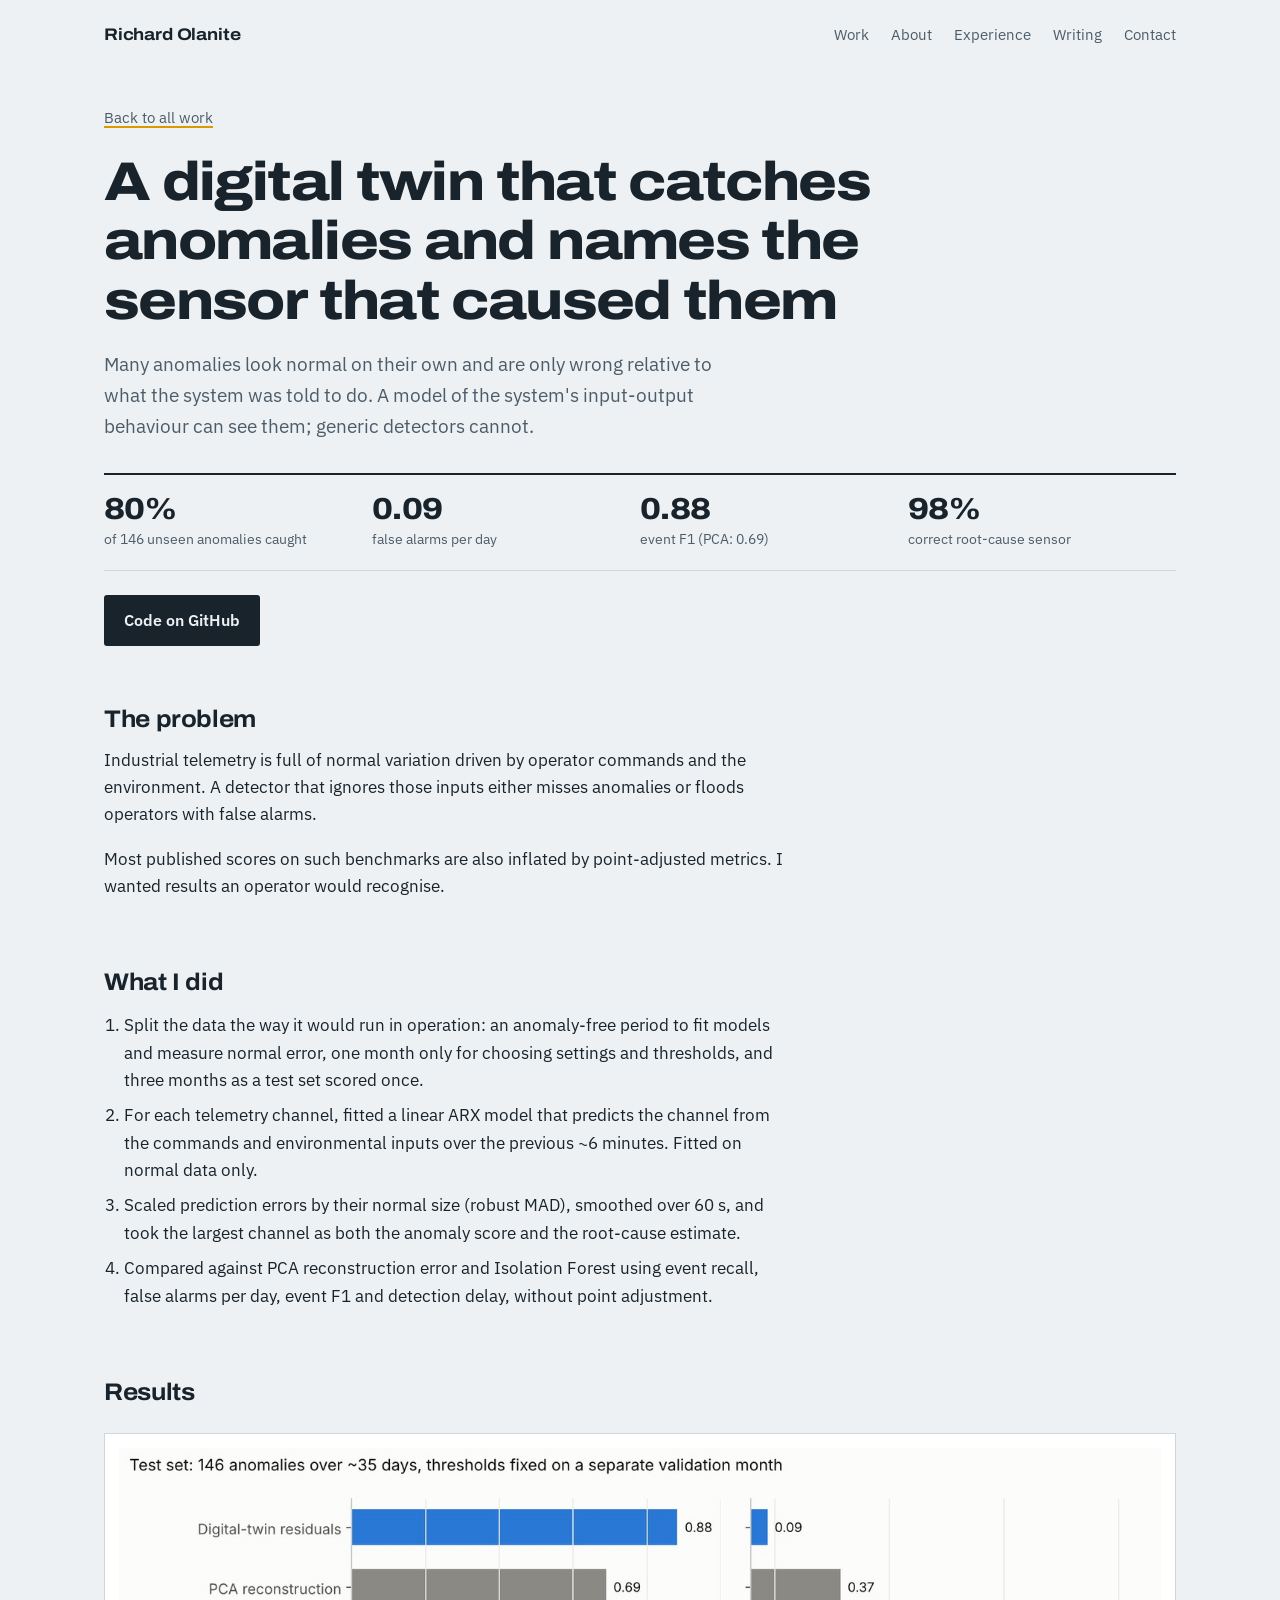
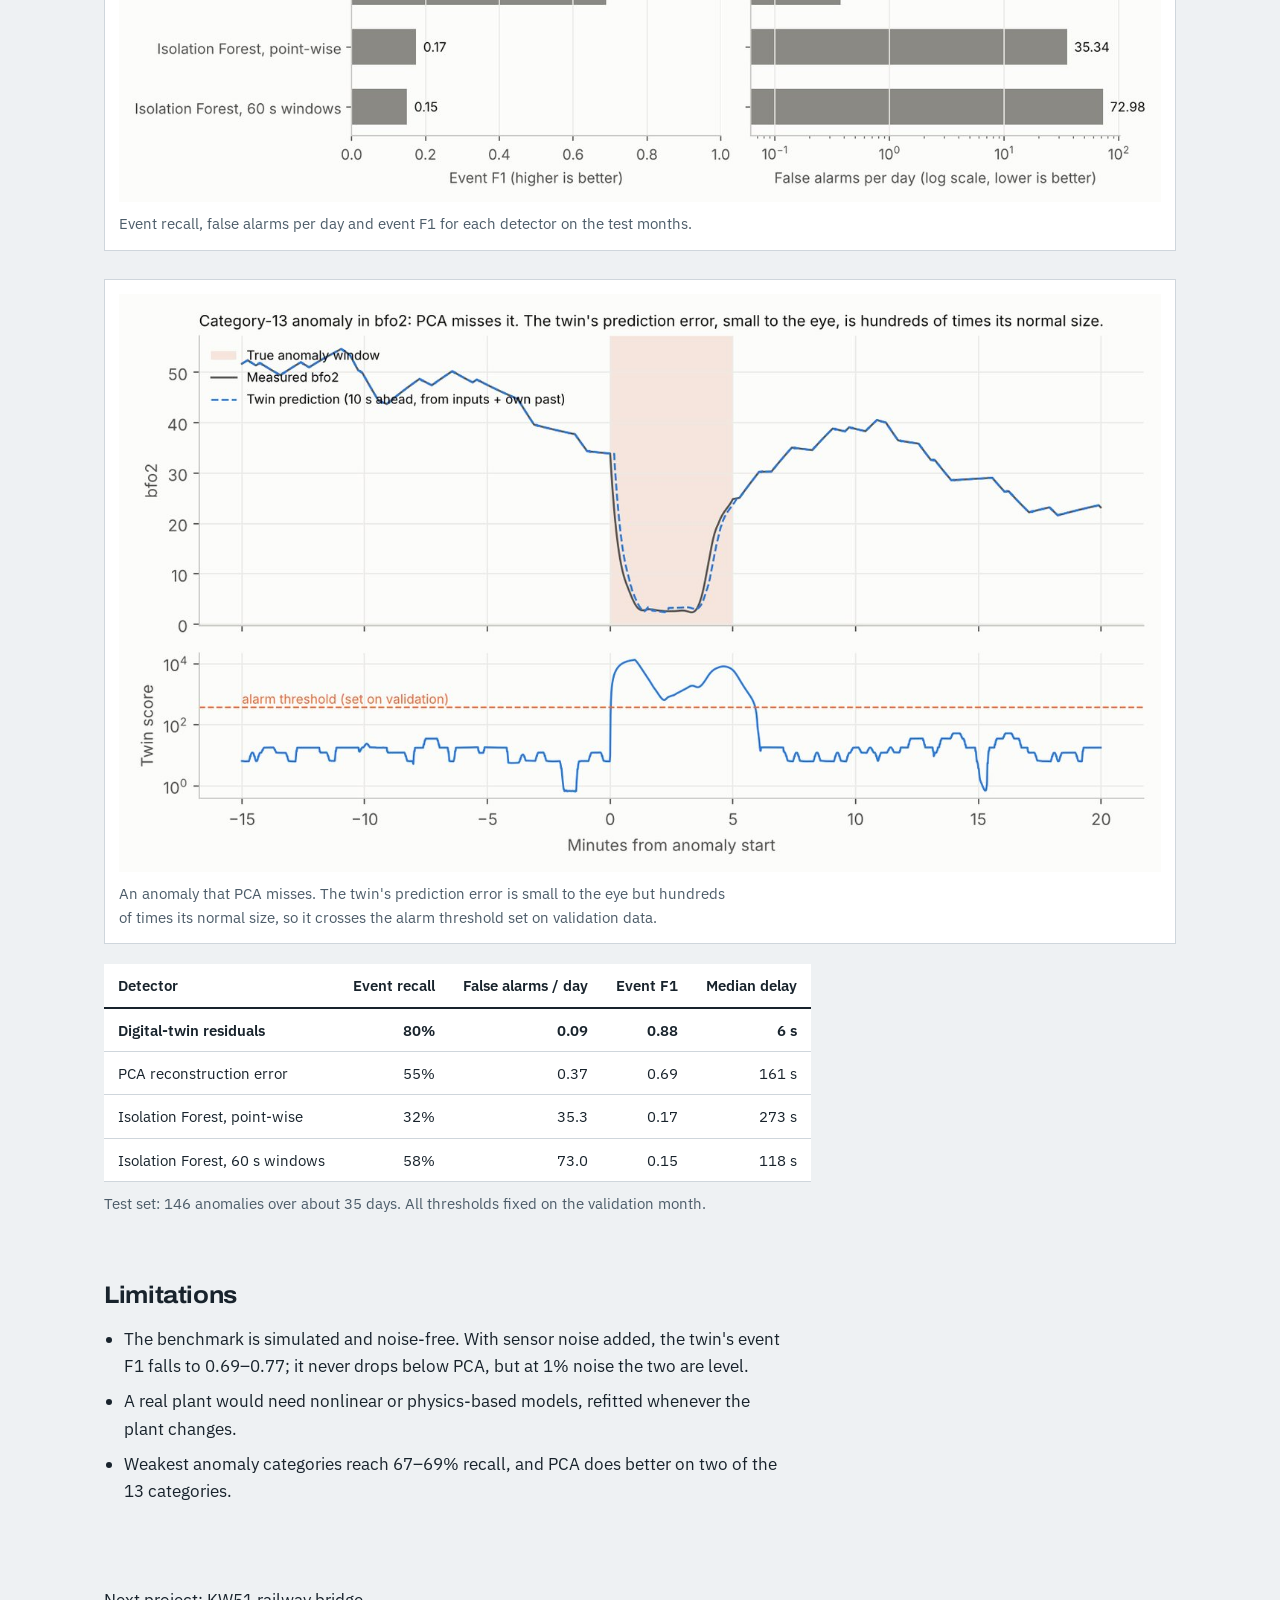
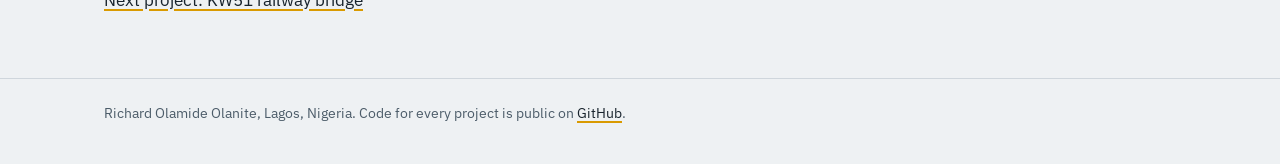
==== projects/anomaly-twin.html @ 8b5c4968 "Portfolio site: home page and five project case studies" ====
<!doctype html>
<html lang="en">
<head>
<meta charset="utf-8">
<meta name="viewport" content="width=device-width, initial-scale=1">
<title>Anomaly detection twin | Richard Olanite</title>
<meta name="description" content="A residual-based digital twin on a 5-million-point sensor benchmark, evaluated the way an operator experiences alarms: events caught, false alarms per day, delay.">
<meta property="og:title" content="Anomaly detection twin | Richard Olanite">
<meta property="og:description" content="A residual-based digital twin on a 5-million-point sensor benchmark, evaluated the way an operator experiences alarms: events caught, false alarms per day, delay.">
<link rel="preconnect" href="https://fonts.googleapis.com">
<link rel="preconnect" href="https://fonts.gstatic.com" crossorigin>
<link href="https://fonts.googleapis.com/css2?family=Archivo:wdth,wght@100..125,600..800&family=IBM+Plex+Sans:wght@400;600&display=swap" rel="stylesheet">
<link rel="stylesheet" href="../css/style.css">
<link rel="icon" href="data:image/svg+xml,%3Csvg xmlns='http://www.w3.org/2000/svg' viewBox='0 0 32 32'%3E%3Cpath d='M4 6v20M4 16 C12 16 20 14 28 8' stroke='%2318232c' stroke-width='3' fill='none' stroke-linecap='round'/%3E%3C/svg%3E">
</head>
<body>
<header class="site-head"><div class="wrap">
  <a class="wordmark" href="../index.html">Richard Olanite</a>
  <nav class="site-nav" aria-label="Main">
    <a href="../index.html#work">Work</a>
    <a href="../index.html#about">About</a>
    <a href="../index.html#experience">Experience</a>
    <a href="../index.html#writing">Writing</a>
    <a href="../index.html#contact">Contact</a>
  </nav>
</div></header>
<main class="case"><div class="wrap">
<div class="case-head">
  <a class="back" href="../index.html#work">Back to all work</a>
  <h1>A digital twin that catches anomalies and names the sensor that caused them</h1>
  <p class="lede">Many anomalies look normal on their own and are only wrong relative to what the system was told to do. A model of the system&#x27;s input-output behaviour can see them; generic detectors cannot.</p>
  <div class="facts"><div><strong>80%</strong><span>of 146 unseen anomalies caught</span></div><div><strong>0.09</strong><span>false alarms per day</span></div><div><strong>0.88</strong><span>event F1 (PCA: 0.69)</span></div><div><strong>98%</strong><span>correct root-cause sensor</span></div></div>
  <div class="links"><a class="btn primary" href="https://github.com/thatboypage/cats-digital-twin-anomaly-detection">Code on GitHub</a></div>
</div>
<section class="prose"><h2>The problem</h2><p>Industrial telemetry is full of normal variation driven by operator commands and the environment. A detector that ignores those inputs either misses anomalies or floods operators with false alarms.</p><p>Most published scores on such benchmarks are also inflated by point-adjusted metrics. I wanted results an operator would recognise.</p></section>
<section><h2>What I did</h2><ol><li>Split the data the way it would run in operation: an anomaly-free period to fit models and measure normal error, one month only for choosing settings and thresholds, and three months as a test set scored once.</li><li>For each telemetry channel, fitted a linear ARX model that predicts the channel from the commands and environmental inputs over the previous ~6 minutes. Fitted on normal data only.</li><li>Scaled prediction errors by their normal size (robust MAD), smoothed over 60 s, and took the largest channel as both the anomaly score and the root-cause estimate.</li><li>Compared against PCA reconstruction error and Isolation Forest using event recall, false alarms per day, event F1 and detection delay, without point adjustment.</li></ol></section>
<section><h2>Results</h2><figure class="plot"><img src="../assets/fig/cats-comparison.jpg" alt="Event recall, false alarms per day and event F1 for each detector on the test months." loading="lazy"><figcaption>Event recall, false alarms per day and event F1 for each detector on the test months.</figcaption></figure><figure class="plot"><img src="../assets/fig/cats-example.jpg" alt="An anomaly that PCA misses. The twin&#x27;s prediction error is small to the eye but hundreds of times its normal size, so it crosses the alarm threshold set on validation data." loading="lazy"><figcaption>An anomaly that PCA misses. The twin&#x27;s prediction error is small to the eye but hundreds of times its normal size, so it crosses the alarm threshold set on validation data.</figcaption></figure><div class="table-scroll"><table><thead><tr><th scope="col">Detector</th><th class="num" scope="col">Event recall</th><th class="num" scope="col">False alarms / day</th><th class="num" scope="col">Event F1</th><th class="num" scope="col">Median delay</th></tr></thead><tbody><tr class="best"><td>Digital-twin residuals</td><td class="num">80%</td><td class="num">0.09</td><td class="num">0.88</td><td class="num">6 s</td></tr><tr><td>PCA reconstruction error</td><td class="num">55%</td><td class="num">0.37</td><td class="num">0.69</td><td class="num">161 s</td></tr><tr><td>Isolation Forest, point-wise</td><td class="num">32%</td><td class="num">35.3</td><td class="num">0.17</td><td class="num">273 s</td></tr><tr><td>Isolation Forest, 60 s windows</td><td class="num">58%</td><td class="num">73.0</td><td class="num">0.15</td><td class="num">118 s</td></tr></tbody></table></div><p class="prose" style="color:var(--ink-2);font-size:.92rem;margin-top:10px">Test set: 146 anomalies over about 35 days. All thresholds fixed on the validation month.</p></section>
<section><h2>Limitations</h2><ul><li>The benchmark is simulated and noise-free. With sensor noise added, the twin&#x27;s event F1 falls to 0.69–0.77; it never drops below PCA, but at 1% noise the two are level.</li><li>A real plant would need nonlinear or physics-based models, refitted whenever the plant changes.</li><li>Weakest anomaly categories reach 67–69% recall, and PCA does better on two of the 13 categories.</li></ul></section>
<div class="next"><a href="kw51-bridge.html">Next project: KW51 railway bridge</a></div>
</div></main>
<footer class="site-foot"><div class="wrap">
  Richard Olamide Olanite, Lagos, Nigeria. Code for every project is public on <a href="https://github.com/thatboypage">GitHub</a>.
</div></footer>

</body>
</html>
---- css/style.css ----
/* Richard Olanite — portfolio
   Palette: steel paper, slate ink, signal amber (used only for the vibrating beam and focus). */
:root {
  --paper: #eef1f3;
  --sheet: #ffffff;
  --ink: #18232c;
  --ink-2: #4c5c69;
  --rule: #cfd6dc;
  --amber: #d99a00;
  --amber-ink: #8a5f00;
  --display: "Archivo", "Helvetica Neue", Arial, sans-serif;
  --body: "IBM Plex Sans", "Helvetica Neue", Arial, sans-serif;
  --measure: 68ch;
  --wide: 1120px;
}

* { box-sizing: border-box; }
html { -webkit-text-size-adjust: 100%; }
body {
  margin: 0;
  background: var(--paper);
  color: var(--ink);
  font: 400 1.0625rem/1.6 var(--body);
}
img { max-width: 100%; height: auto; display: block; }
a { color: var(--ink); text-decoration-color: var(--amber); text-decoration-thickness: 2px; text-underline-offset: 3px; }
a:hover { color: var(--amber-ink); }
:focus-visible { outline: 3px solid var(--amber); outline-offset: 3px; border-radius: 2px; }

.wrap { max-width: var(--wide); margin: 0 auto; padding: 0 24px; }
.prose { max-width: var(--measure); }

/* Header */
.site-head { padding: 22px 0; }
.site-head .wrap { display: flex; justify-content: space-between; align-items: baseline; gap: 16px; flex-wrap: wrap; }
.wordmark { font: 700 1.05rem/1 var(--display); font-stretch: 112%; text-decoration: none; letter-spacing: -0.01em; }
.site-nav { display: flex; gap: 22px; flex-wrap: wrap; }
.site-nav a { text-decoration: none; color: var(--ink-2); font-size: 0.95rem; }
.site-nav a:hover { color: var(--ink); }

/* Type scale (1.25) */
h1, h2, h3 { font-family: var(--display); line-height: 1.1; letter-spacing: -0.015em; margin: 0; }
h1 { font-size: clamp(2.6rem, 6.4vw, 4.9rem); font-weight: 800; font-stretch: 115%; letter-spacing: -0.03em; }
h2 { font-size: clamp(1.6rem, 3vw, 2.15rem); font-weight: 700; font-stretch: 108%; margin-bottom: 0.6em; }
h3 { font-size: 1.3rem; font-weight: 700; }
p { margin: 0 0 1em; }

/* Hero */
.hero { padding-top: 48px; padding-bottom: 24px; }
.hero h1 { max-width: 14ch; }
.hero .lede { font-size: clamp(1.15rem, 1.8vw, 1.35rem); color: var(--ink-2); max-width: 46ch; margin-top: 22px; }
.hero .actions { display: flex; gap: 12px; flex-wrap: wrap; margin-top: 26px; }
.btn { display: inline-block; padding: 11px 18px; border: 2px solid var(--ink); text-decoration: none; font-weight: 600; font-size: 0.97rem; border-radius: 3px; }
.btn.primary { background: var(--ink); color: var(--paper); }
.btn.primary:hover { background: #2a3a47; color: var(--paper); }
.btn:hover { color: var(--ink); background: var(--sheet); }

/* The beam: the one memorable element */
.beam-figure { margin: 36px 0 0; }
.beam-figure svg { width: 100%; height: auto; display: block; overflow: visible; }
.beam-figure .wall { fill: none; stroke: var(--ink); stroke-width: 2; }
.beam-figure .rest { stroke: var(--rule); stroke-width: 2; stroke-dasharray: 6 6; }
.beam-figure .shape { fill: none; stroke: var(--amber); stroke-width: 6; stroke-linecap: round; }
.beam-figure .sensor { fill: var(--sheet); stroke: var(--ink); stroke-width: 2; }
.beam-caption { display: flex; flex-wrap: wrap; align-items: center; gap: 10px 18px; margin-top: 10px; color: var(--ink-2); font-size: 0.93rem; }
.mode-picker { display: inline-flex; border: 1px solid var(--rule); border-radius: 3px; overflow: hidden; }
.mode-picker button { font: inherit; font-size: 0.9rem; border: 0; background: transparent; color: var(--ink-2); padding: 6px 12px; cursor: pointer; }
.mode-picker button + button { border-left: 1px solid var(--rule); }
.mode-picker button[aria-pressed="true"] { background: var(--ink); color: var(--paper); }

/* Sections */
section { padding: 72px 0 0; }
.section-intro { color: var(--ink-2); max-width: 60ch; margin-bottom: 28px; }

/* Project index: rows, not cards */
.work { list-style: none; margin: 0; padding: 0; border-top: 2px solid var(--ink); }
.work li { border-bottom: 1px solid var(--rule); }
.work a.row { display: grid; grid-template-columns: 220px 1fr 190px; gap: 28px; padding: 26px 0; text-decoration: none; align-items: start; }
.work a.row:hover h3 { text-decoration: underline; text-decoration-color: var(--amber); text-decoration-thickness: 2px; text-underline-offset: 4px; }
.work .thumb { background: var(--sheet); border: 1px solid var(--rule); aspect-ratio: 16 / 10; overflow: hidden; }
.work .thumb img { width: 100%; height: 100%; object-fit: cover; object-position: top left; }
.work p { color: var(--ink-2); margin: 8px 0 0; max-width: 56ch; }
.work .stack { font-size: 0.88rem; color: var(--ink-2); margin-top: 10px; }
.result { text-align: right; }
.result strong { display: block; font: 800 2.3rem/1 var(--display); font-stretch: 112%; letter-spacing: -0.02em; }
.result span { font-size: 0.88rem; color: var(--ink-2); }

/* About */
.about-grid { display: grid; grid-template-columns: 1fr; gap: 48px; align-items: start; }
.about-grid .photo { display: none; }
.about-grid.has-photo { grid-template-columns: 1fr 300px; }
.about-grid.has-photo .photo { display: block; }
.about-grid img { border: 1px solid var(--rule); background: var(--sheet); }
.skills { display: grid; grid-template-columns: repeat(auto-fit, minmax(220px, 1fr)); gap: 20px 32px; margin-top: 24px; }
.skills h3 { font-size: 1rem; margin-bottom: 6px; }
.skills p { color: var(--ink-2); font-size: 0.97rem; margin: 0; }

/* Experience: a real timeline */
.timeline { list-style: none; margin: 0; padding: 0; border-left: 2px solid var(--ink); }
.timeline li { position: relative; padding: 0 0 30px 26px; max-width: 70ch; }
.timeline li::before { content: ""; position: absolute; left: -7px; top: 7px; width: 12px; height: 12px; background: var(--paper); border: 2px solid var(--ink); border-radius: 50%; }
.timeline li.now::before { background: var(--amber); border-color: var(--amber); }
.timeline .when { color: var(--ink-2); font-size: 0.93rem; }
.timeline h3 { font-size: 1.12rem; margin: 2px 0 6px; }
.timeline p { color: var(--ink-2); margin: 0; }

/* Writing */
.posts { list-style: none; padding: 0; margin: 0; max-width: 70ch; }
.posts li { padding: 16px 0; border-bottom: 1px solid var(--rule); }
.posts li:first-child { border-top: 1px solid var(--rule); }
.posts p { color: var(--ink-2); margin: 4px 0 0; }

/* Contact + footer */
.contact { padding-bottom: 72px; }
.contact .big { font: 700 clamp(1.4rem, 3.2vw, 2.1rem)/1.2 var(--display); font-stretch: 108%; word-break: break-word; }
.site-foot { border-top: 1px solid var(--rule); padding: 22px 0 40px; color: var(--ink-2); font-size: 0.9rem; }

/* Case-study pages */
.case-head { padding: 36px 0 8px; }
.case-head h1 { font-size: clamp(2rem, 4.6vw, 3.4rem); max-width: 20ch; }
.case-head .lede { font-size: 1.2rem; color: var(--ink-2); max-width: 58ch; margin-top: 18px; }
.back { display: inline-block; margin-bottom: 22px; color: var(--ink-2); font-size: 0.95rem; }
.facts { display: grid; grid-template-columns: repeat(auto-fit, minmax(190px, 1fr)); gap: 0; border-top: 2px solid var(--ink); border-bottom: 1px solid var(--rule); margin: 32px 0 0; }
.facts div { padding: 18px 20px 18px 0; }
.facts strong { display: block; font: 800 1.9rem/1.05 var(--display); font-stretch: 110%; letter-spacing: -0.02em; }
.facts span { font-size: 0.9rem; color: var(--ink-2); }
.case section { padding-top: 52px; }
.case section h2 { font-size: 1.5rem; }
.case ol, .case ul { padding-left: 1.2em; max-width: var(--measure); }
.case li { margin-bottom: 0.5em; }
figure.plot { margin: 28px 0 0; background: var(--sheet); border: 1px solid var(--rule); padding: 14px; }
figure.plot figcaption { font-size: 0.92rem; color: var(--ink-2); margin-top: 10px; max-width: var(--measure); }
figure.plot.narrow { max-width: 620px; }
.table-scroll { overflow-x: auto; margin-top: 20px; }
table { border-collapse: collapse; font-size: 0.95rem; min-width: 560px; background: var(--sheet); }
th, td { text-align: left; padding: 9px 14px; border-bottom: 1px solid var(--rule); vertical-align: top; }
thead th { border-bottom: 2px solid var(--ink); font-weight: 600; }
td.num, th.num { text-align: right; font-variant-numeric: tabular-nums; }
tr.best td { font-weight: 600; }
.links { display: flex; gap: 12px; flex-wrap: wrap; margin-top: 24px; }
.next { padding: 64px 0; }

@media (max-width: 860px) {
  .work a.row { grid-template-columns: 1fr; gap: 14px; }
  .result { text-align: left; }
  .about-grid.has-photo { grid-template-columns: 1fr; }
  .about-grid img { max-width: 260px; }
}
@media (prefers-reduced-motion: reduce) {
  * { scroll-behavior: auto !important; }
}
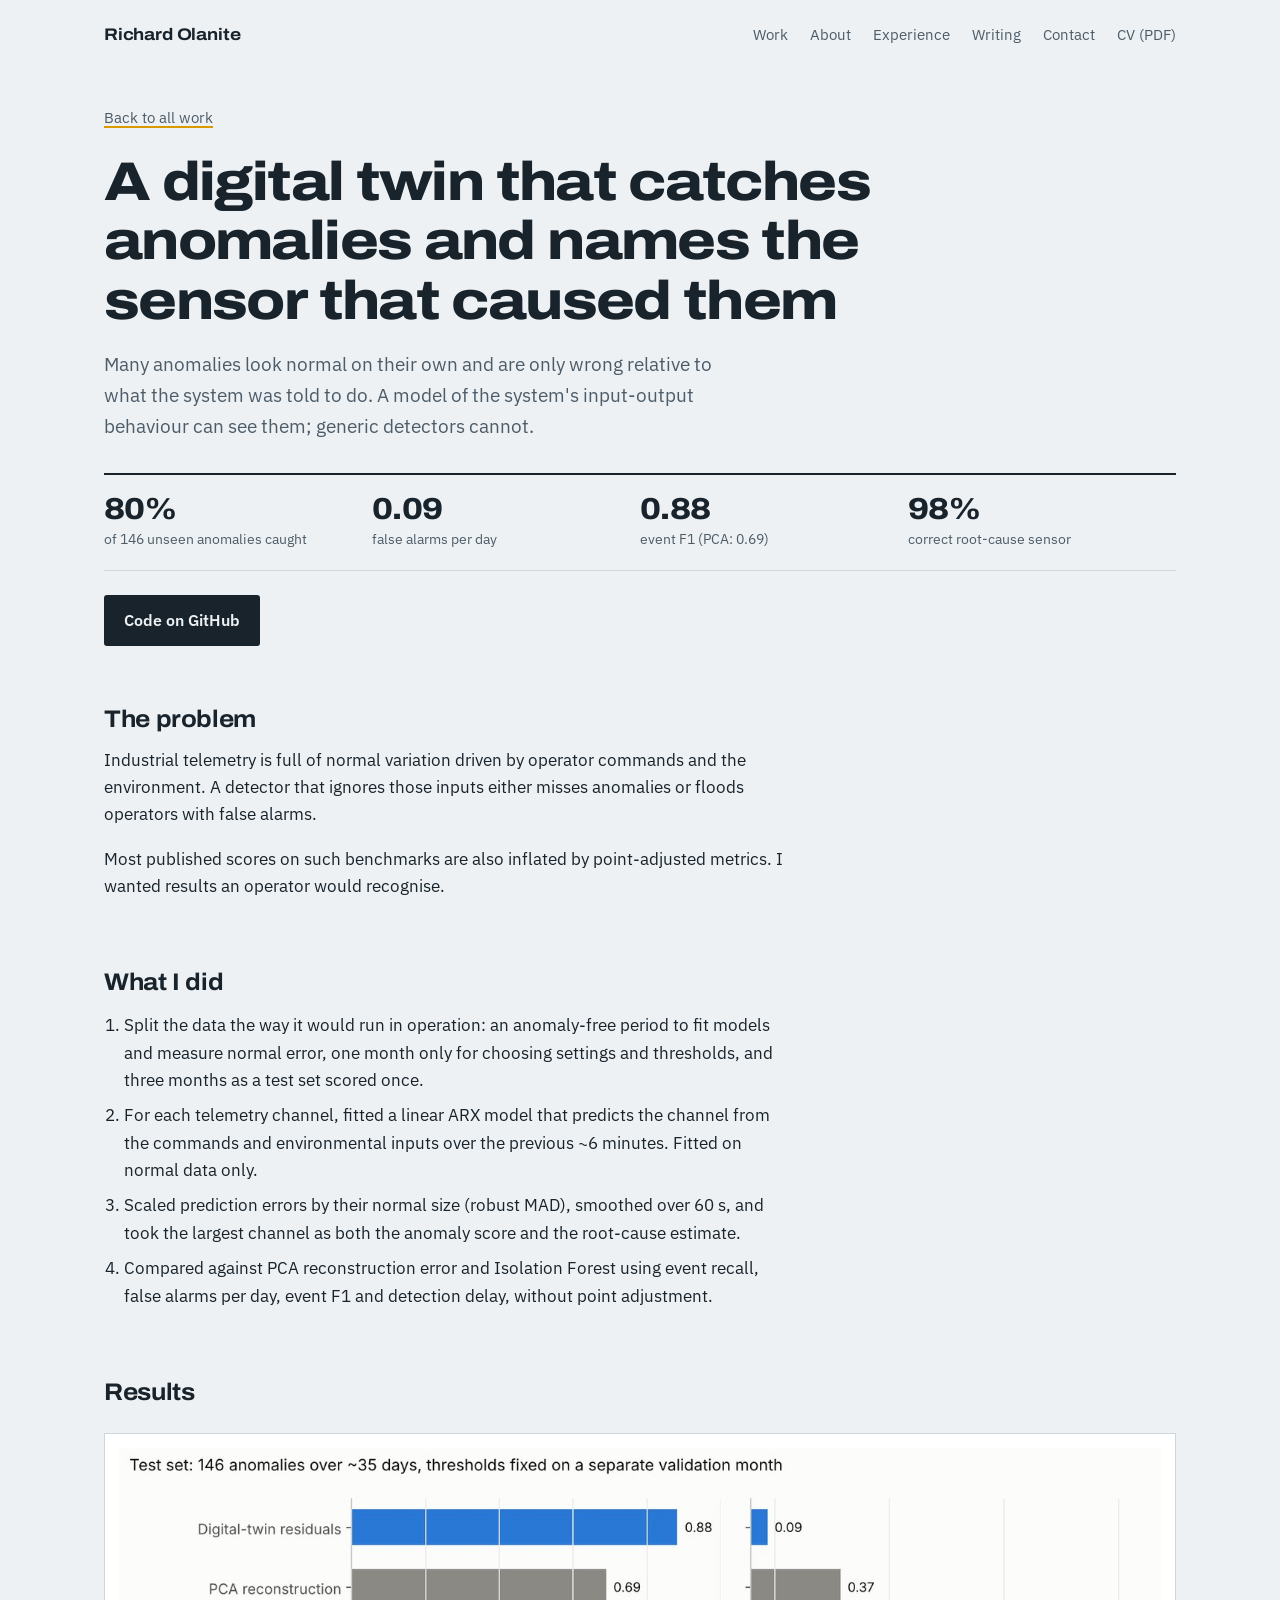
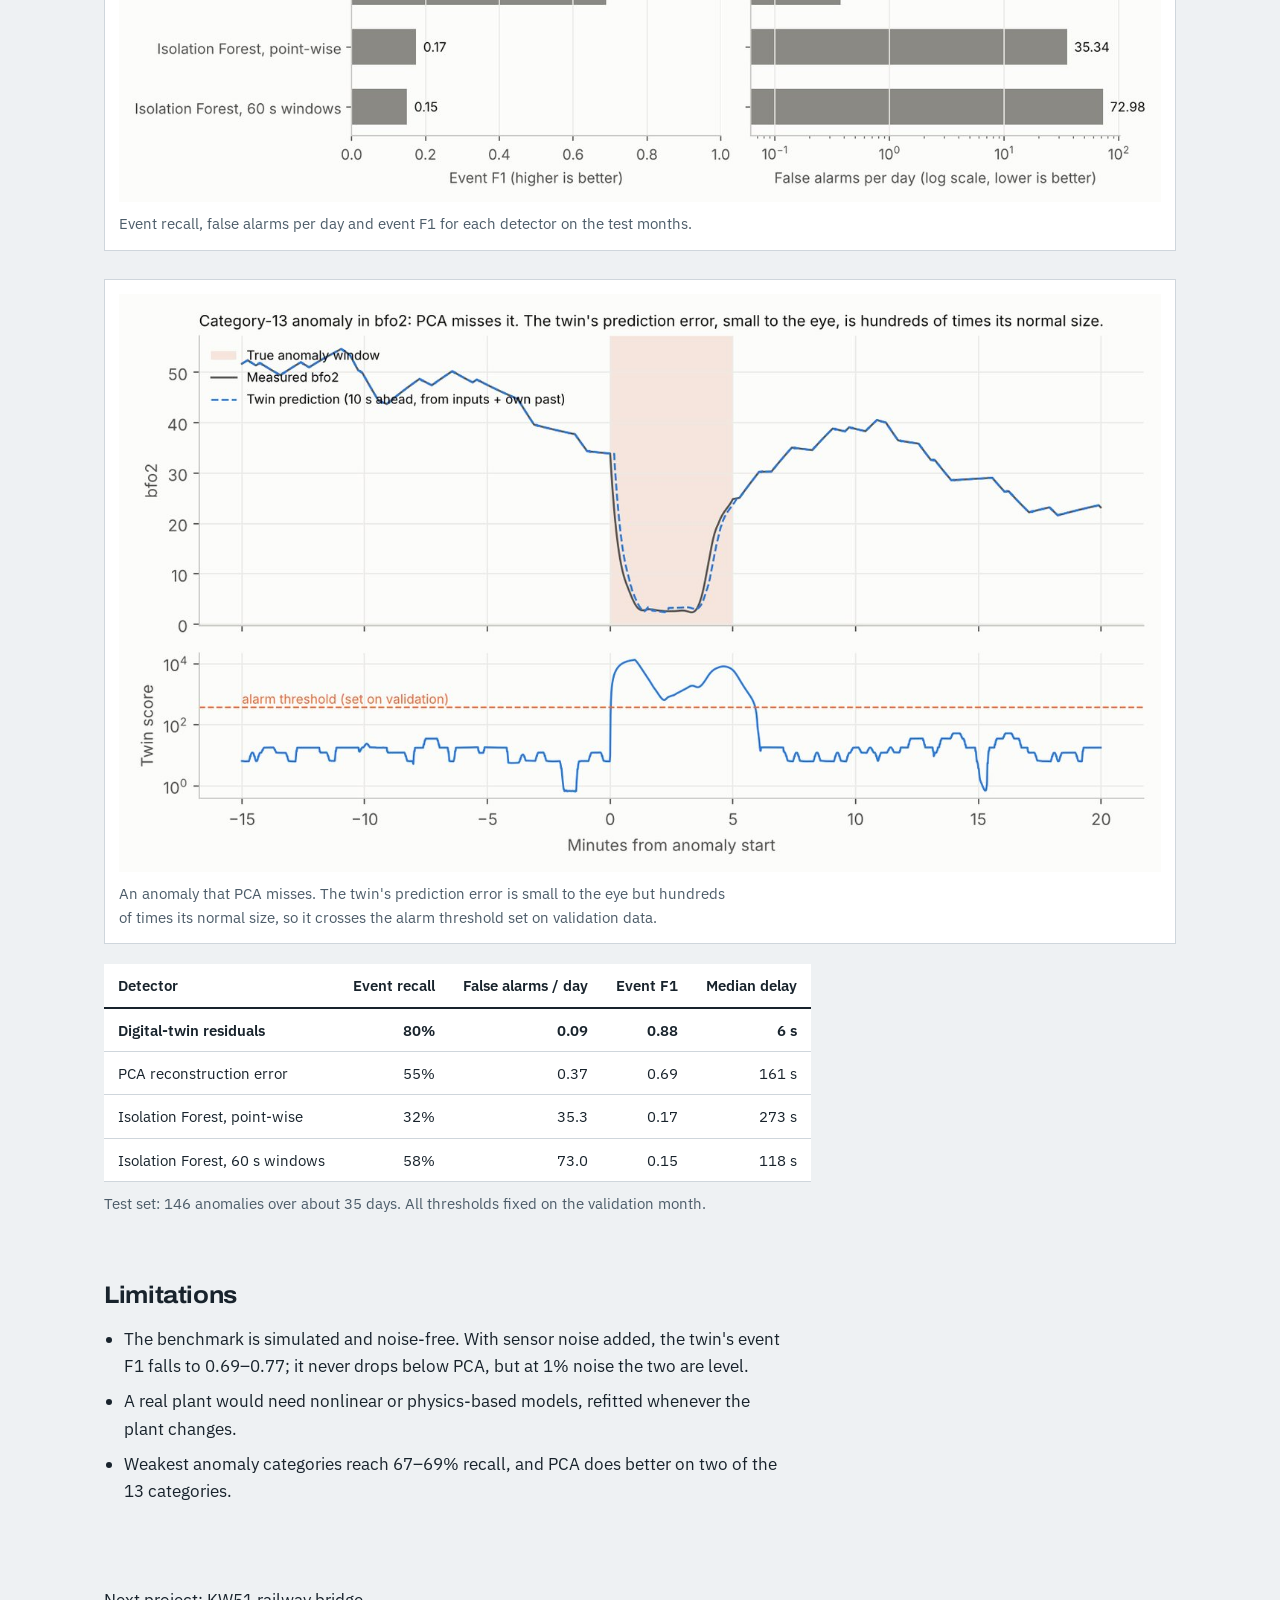
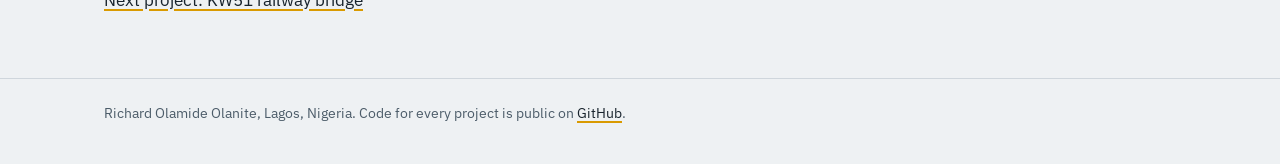
==== commit 0f1b00ed: "Add portrait and job CV" ====
--- a/projects/anomaly-twin.html
+++ b/projects/anomaly-twin.html
@@ -22,6 +22,7 @@
     <a href="../index.html#experience">Experience</a>
     <a href="../index.html#writing">Writing</a>
     <a href="../index.html#contact">Contact</a>
+    <a href="../assets/Richard_Olanite_CV.pdf">CV (PDF)</a>
   </nav>
 </div></header>
 <main class="case"><div class="wrap">
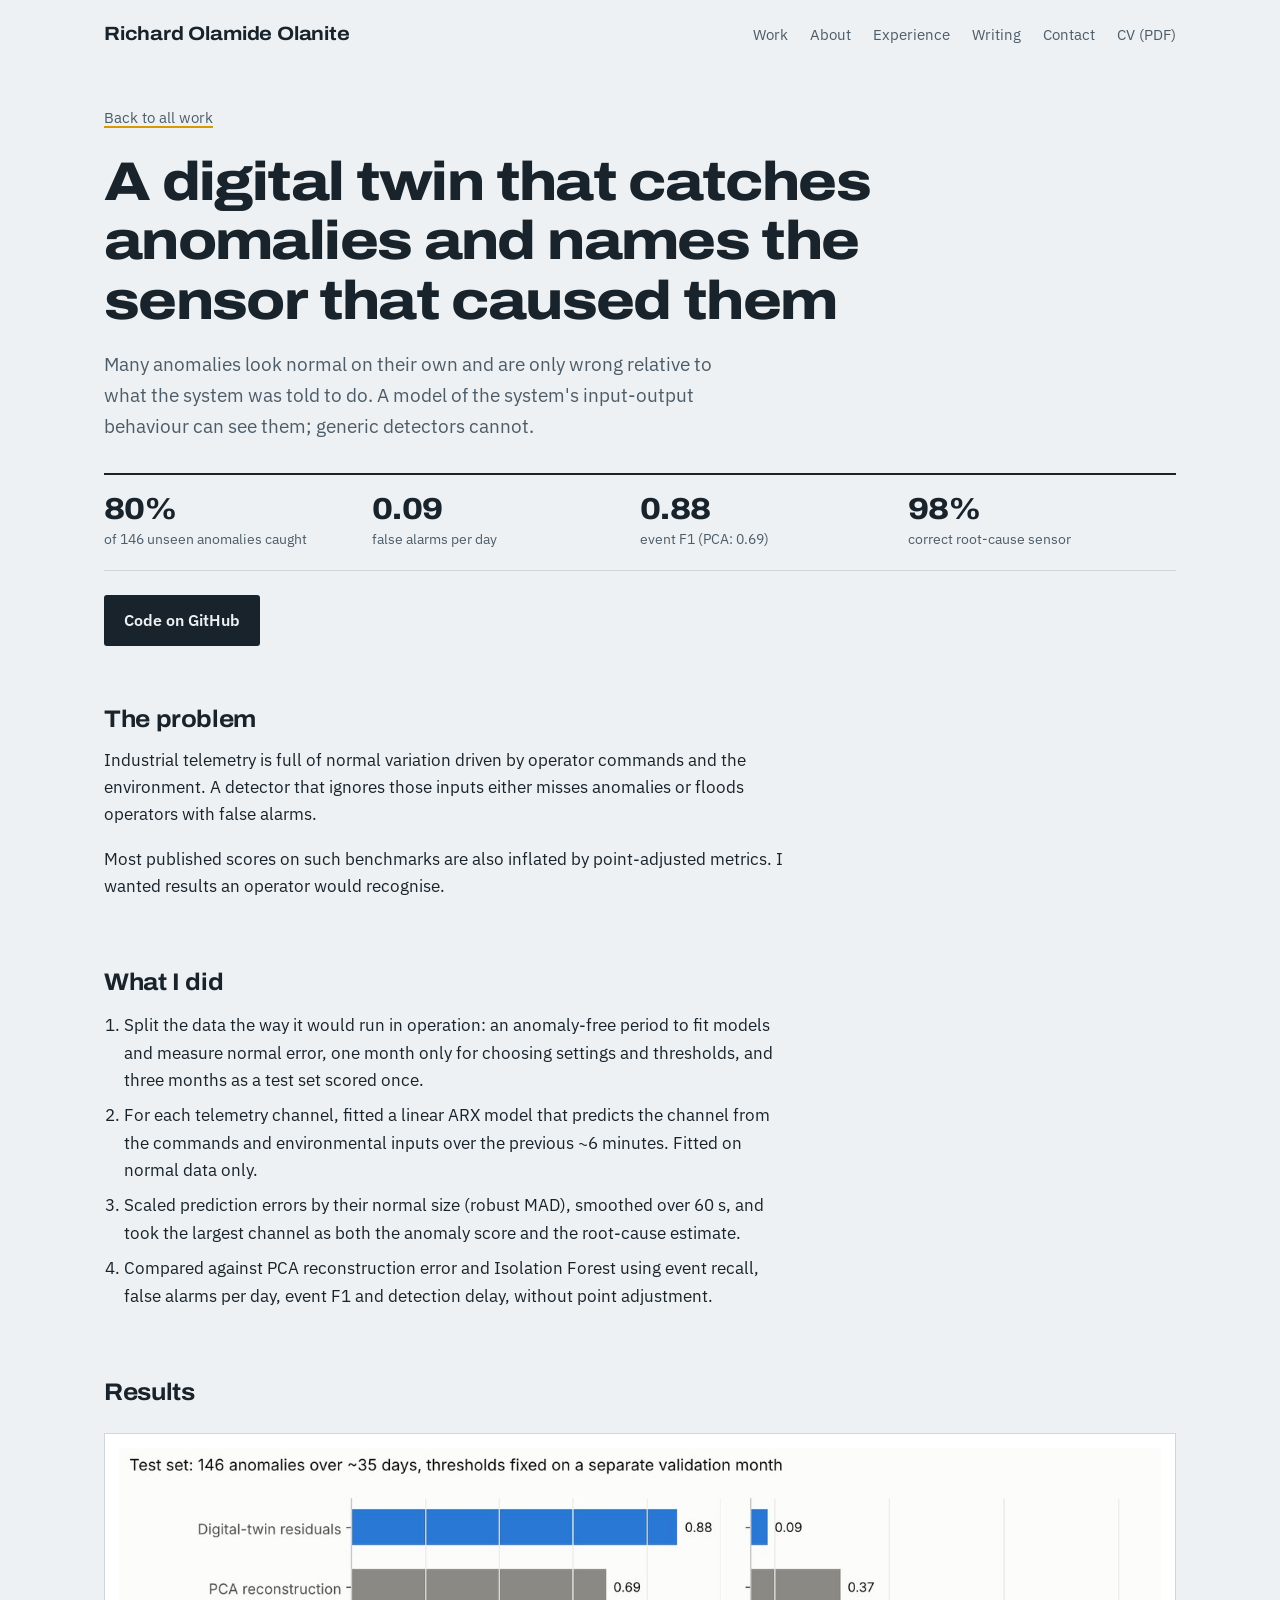
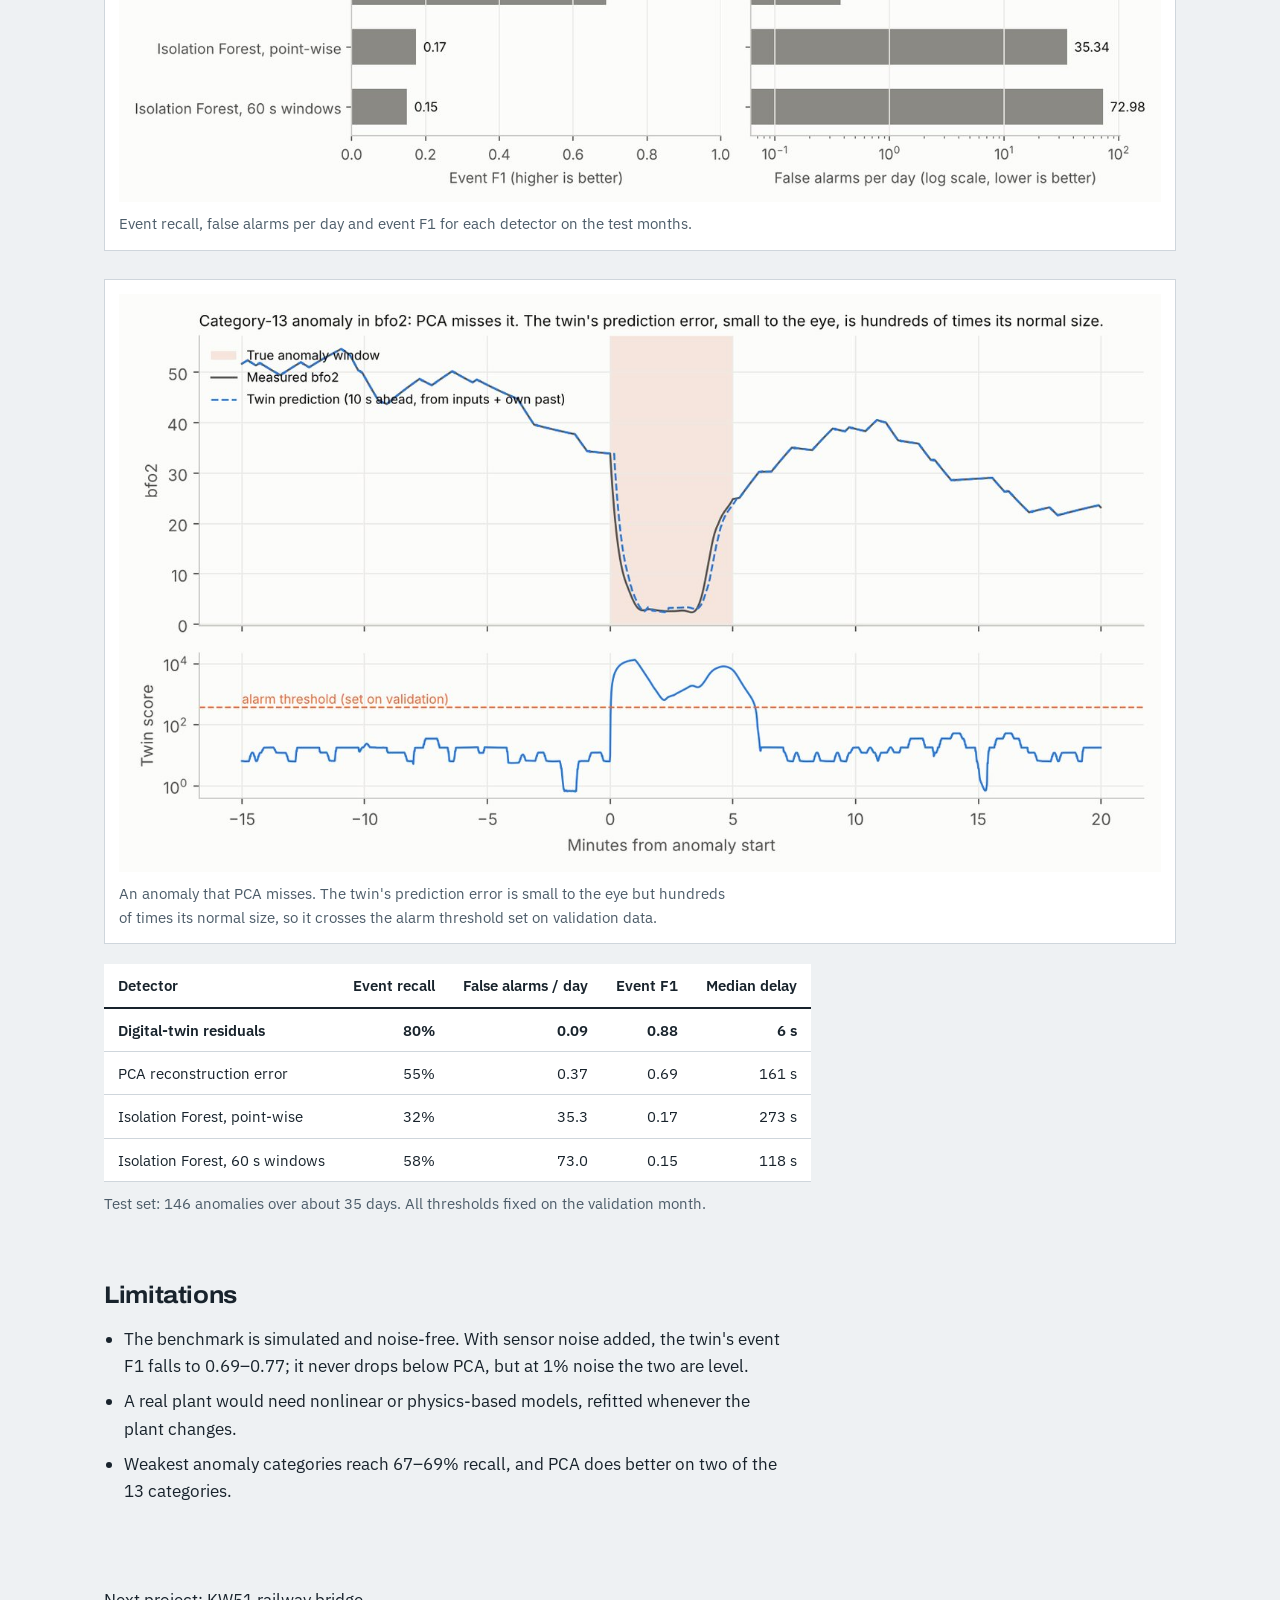
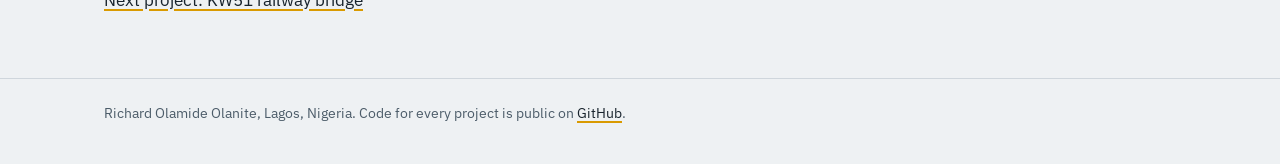
==== commit eaaa1965: "Full name in hero with portrait, updated CV and experience wording" ====
--- a/projects/anomaly-twin.html
+++ b/projects/anomaly-twin.html
@@ -3,9 +3,9 @@
 <head>
 <meta charset="utf-8">
 <meta name="viewport" content="width=device-width, initial-scale=1">
-<title>Anomaly detection twin | Richard Olanite</title>
+<title>Anomaly detection twin | Richard Olamide Olanite</title>
 <meta name="description" content="A residual-based digital twin on a 5-million-point sensor benchmark, evaluated the way an operator experiences alarms: events caught, false alarms per day, delay.">
-<meta property="og:title" content="Anomaly detection twin | Richard Olanite">
+<meta property="og:title" content="Anomaly detection twin | Richard Olamide Olanite">
 <meta property="og:description" content="A residual-based digital twin on a 5-million-point sensor benchmark, evaluated the way an operator experiences alarms: events caught, false alarms per day, delay.">
 <link rel="preconnect" href="https://fonts.googleapis.com">
 <link rel="preconnect" href="https://fonts.gstatic.com" crossorigin>
@@ -15,7 +15,7 @@
 </head>
 <body>
 <header class="site-head"><div class="wrap">
-  <a class="wordmark" href="../index.html">Richard Olanite</a>
+  <a class="wordmark" href="../index.html">Richard Olamide Olanite</a>
   <nav class="site-nav" aria-label="Main">
     <a href="../index.html#work">Work</a>
     <a href="../index.html#about">About</a>
--- a/css/style.css
+++ b/css/style.css
@@ -33,7 +33,7 @@
 /* Header */
 .site-head { padding: 22px 0; }
 .site-head .wrap { display: flex; justify-content: space-between; align-items: baseline; gap: 16px; flex-wrap: wrap; }
-.wordmark { font: 700 1.05rem/1 var(--display); font-stretch: 112%; text-decoration: none; letter-spacing: -0.01em; }
+.wordmark { font: 700 1.2rem/1 var(--display); font-stretch: 112%; text-decoration: none; letter-spacing: -0.01em; }
 .site-nav { display: flex; gap: 22px; flex-wrap: wrap; }
 .site-nav a { text-decoration: none; color: var(--ink-2); font-size: 0.95rem; }
 .site-nav a:hover { color: var(--ink); }
@@ -47,7 +47,11 @@
 
 /* Hero */
 .hero { padding-top: 48px; padding-bottom: 24px; }
+.hero-name { font: 700 clamp(1.5rem, 2.8vw, 2rem)/1.2 var(--display); font-stretch: 110%; margin: 0 0 18px; color: var(--ink); }
 .hero h1 { max-width: 14ch; }
+.hero-top { display: grid; grid-template-columns: 1fr 340px; gap: 56px; align-items: end; }
+.portrait { width: 100%; height: auto; border: 1px solid var(--rule); }
+@media (max-width: 860px) { .hero-top { grid-template-columns: 1fr; } .portrait { max-width: 280px; order: -1; } }
 .hero .lede { font-size: clamp(1.15rem, 1.8vw, 1.35rem); color: var(--ink-2); max-width: 46ch; margin-top: 22px; }
 .hero .actions { display: flex; gap: 12px; flex-wrap: wrap; margin-top: 26px; }
 .btn { display: inline-block; padding: 11px 18px; border: 2px solid var(--ink); text-decoration: none; font-weight: 600; font-size: 0.97rem; border-radius: 3px; }
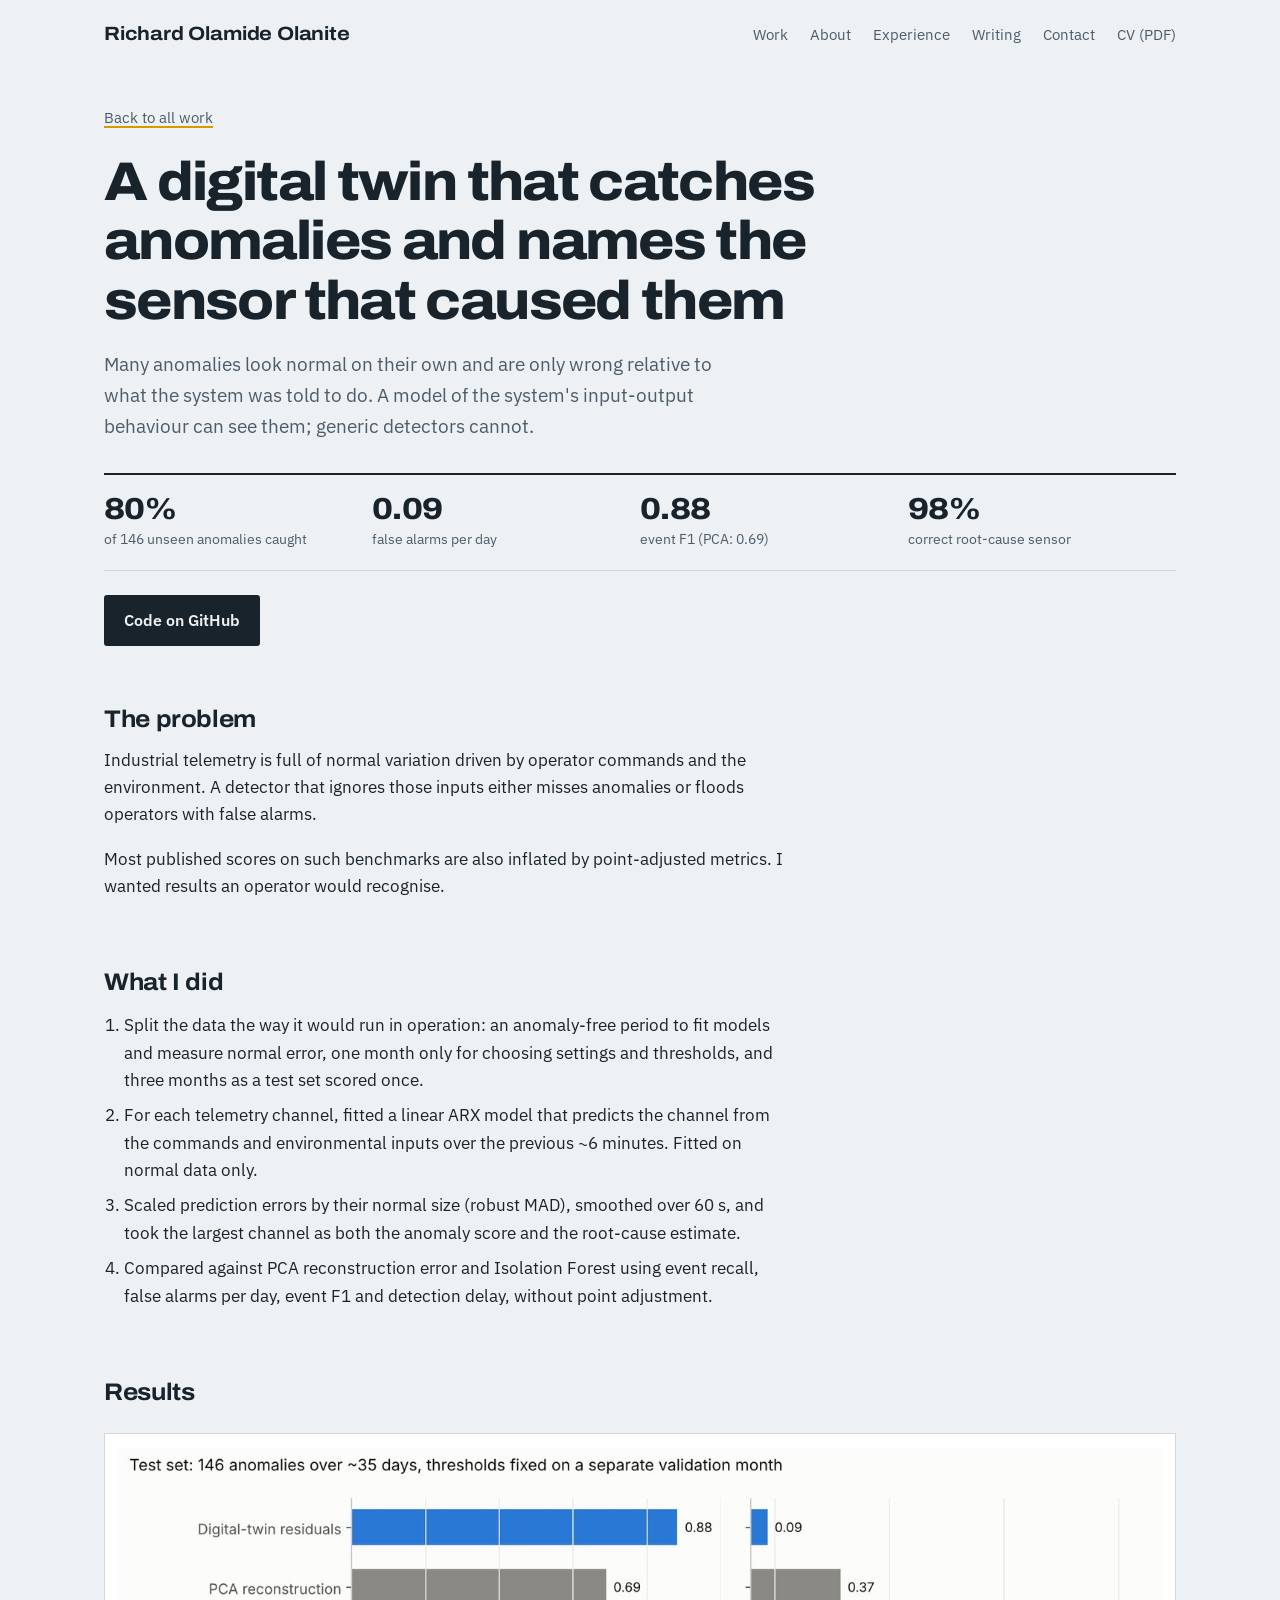
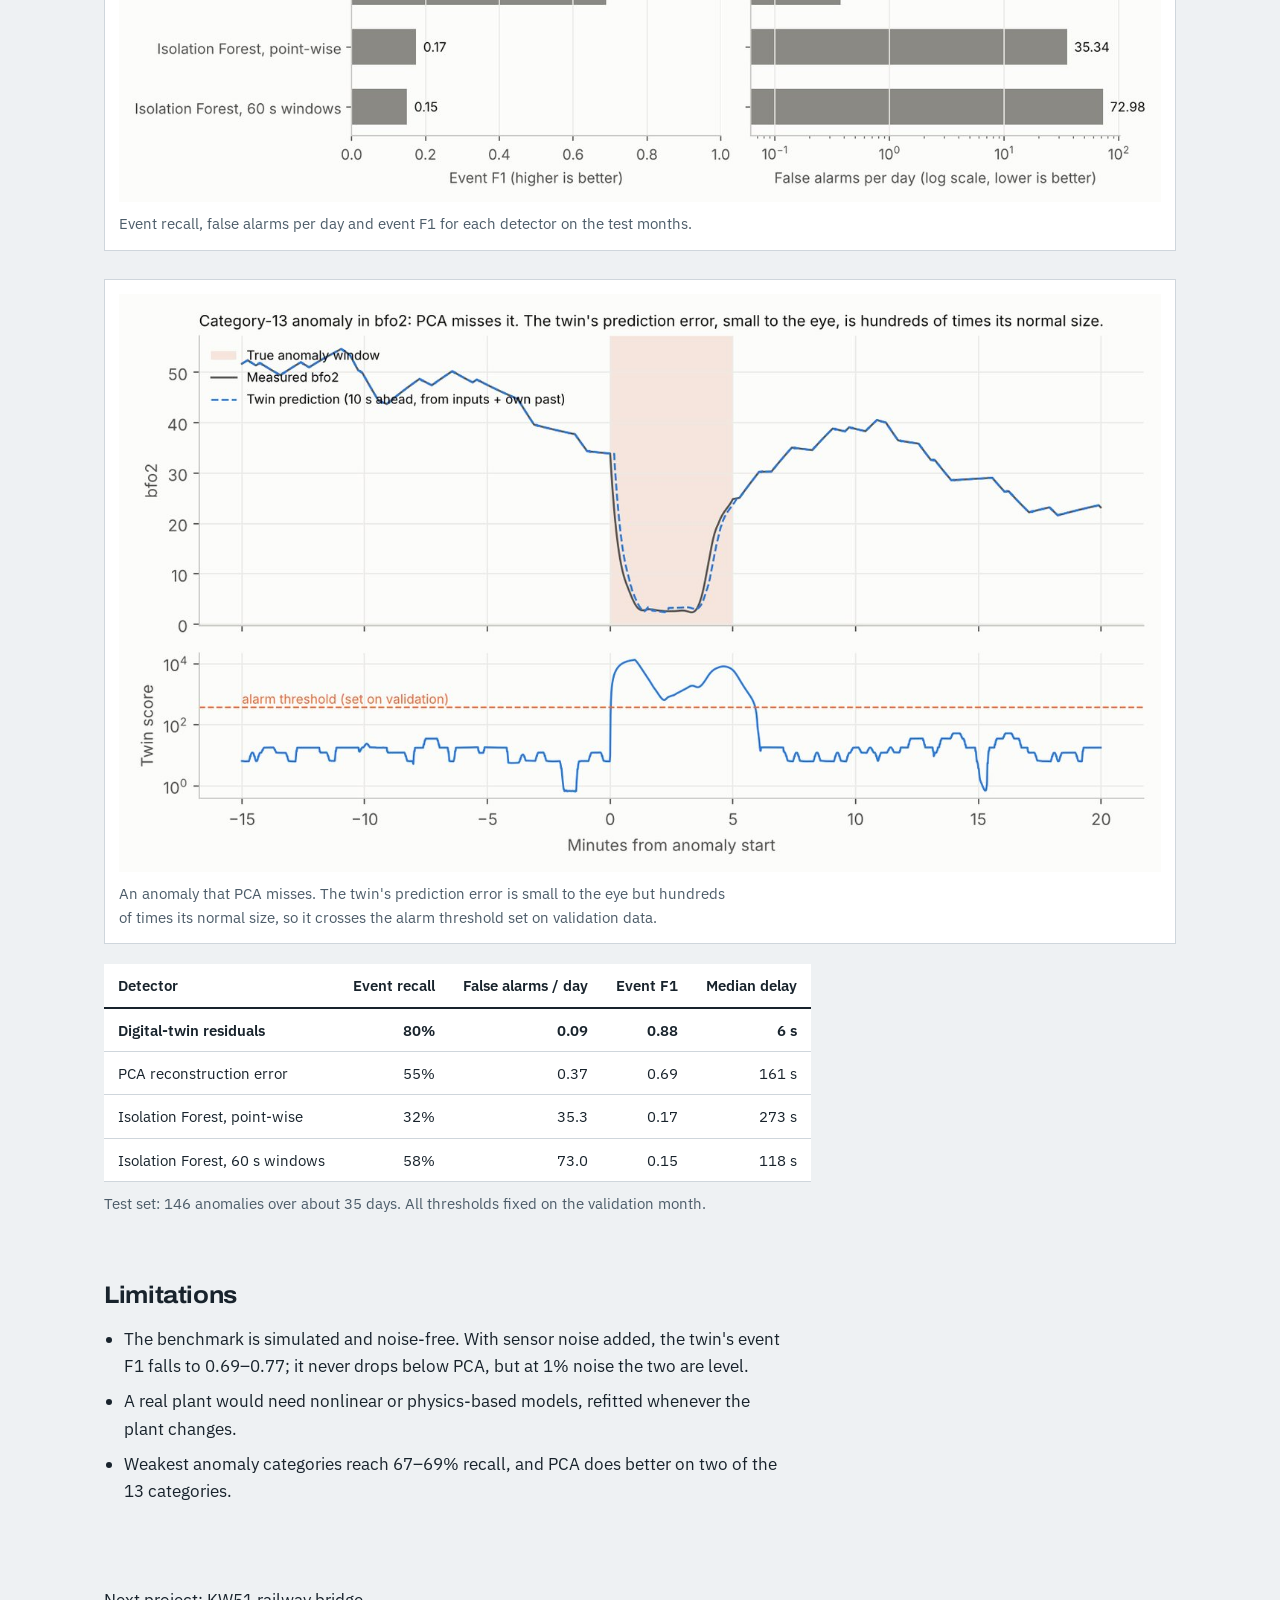
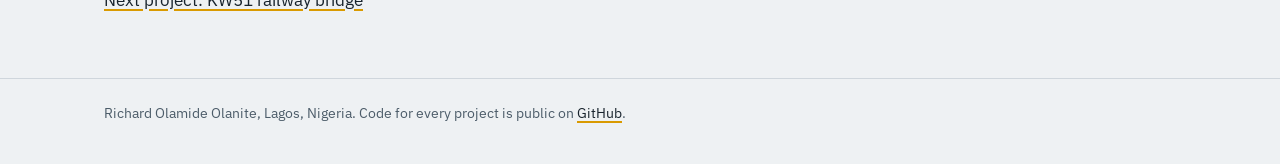
==== commit 2299ca28: "Cache-bust stylesheet" ====
--- a/projects/anomaly-twin.html
+++ b/projects/anomaly-twin.html
@@ -10,7 +10,7 @@
 <link rel="preconnect" href="https://fonts.googleapis.com">
 <link rel="preconnect" href="https://fonts.gstatic.com" crossorigin>
 <link href="https://fonts.googleapis.com/css2?family=Archivo:wdth,wght@100..125,600..800&family=IBM+Plex+Sans:wght@400;600&display=swap" rel="stylesheet">
-<link rel="stylesheet" href="../css/style.css">
+<link rel="stylesheet" href="../css/style.css?v=4">
 <link rel="icon" href="data:image/svg+xml,%3Csvg xmlns='http://www.w3.org/2000/svg' viewBox='0 0 32 32'%3E%3Cpath d='M4 6v20M4 16 C12 16 20 14 28 8' stroke='%2318232c' stroke-width='3' fill='none' stroke-linecap='round'/%3E%3C/svg%3E">
 </head>
 <body>
--- a/css/style.css
+++ b/css/style.css
@@ -40,7 +40,7 @@
 
 /* Type scale (1.25) */
 h1, h2, h3 { font-family: var(--display); line-height: 1.1; letter-spacing: -0.015em; margin: 0; }
-h1 { font-size: clamp(2.6rem, 6.4vw, 4.9rem); font-weight: 800; font-stretch: 115%; letter-spacing: -0.03em; }
+h1 { font-size: clamp(2.4rem, 5.4vw, 4.2rem); font-weight: 800; font-stretch: 108%; letter-spacing: -0.03em; }
 h2 { font-size: clamp(1.6rem, 3vw, 2.15rem); font-weight: 700; font-stretch: 108%; margin-bottom: 0.6em; }
 h3 { font-size: 1.3rem; font-weight: 700; }
 p { margin: 0 0 1em; }
@@ -48,7 +48,7 @@
 /* Hero */
 .hero { padding-top: 48px; padding-bottom: 24px; }
 .hero-name { font: 700 clamp(1.5rem, 2.8vw, 2rem)/1.2 var(--display); font-stretch: 110%; margin: 0 0 18px; color: var(--ink); }
-.hero h1 { max-width: 14ch; }
+.hero h1 { max-width: none; }
 .hero-top { display: grid; grid-template-columns: 1fr 340px; gap: 56px; align-items: end; }
 .portrait { width: 100%; height: auto; border: 1px solid var(--rule); }
 @media (max-width: 860px) { .hero-top { grid-template-columns: 1fr; } .portrait { max-width: 280px; order: -1; } }
